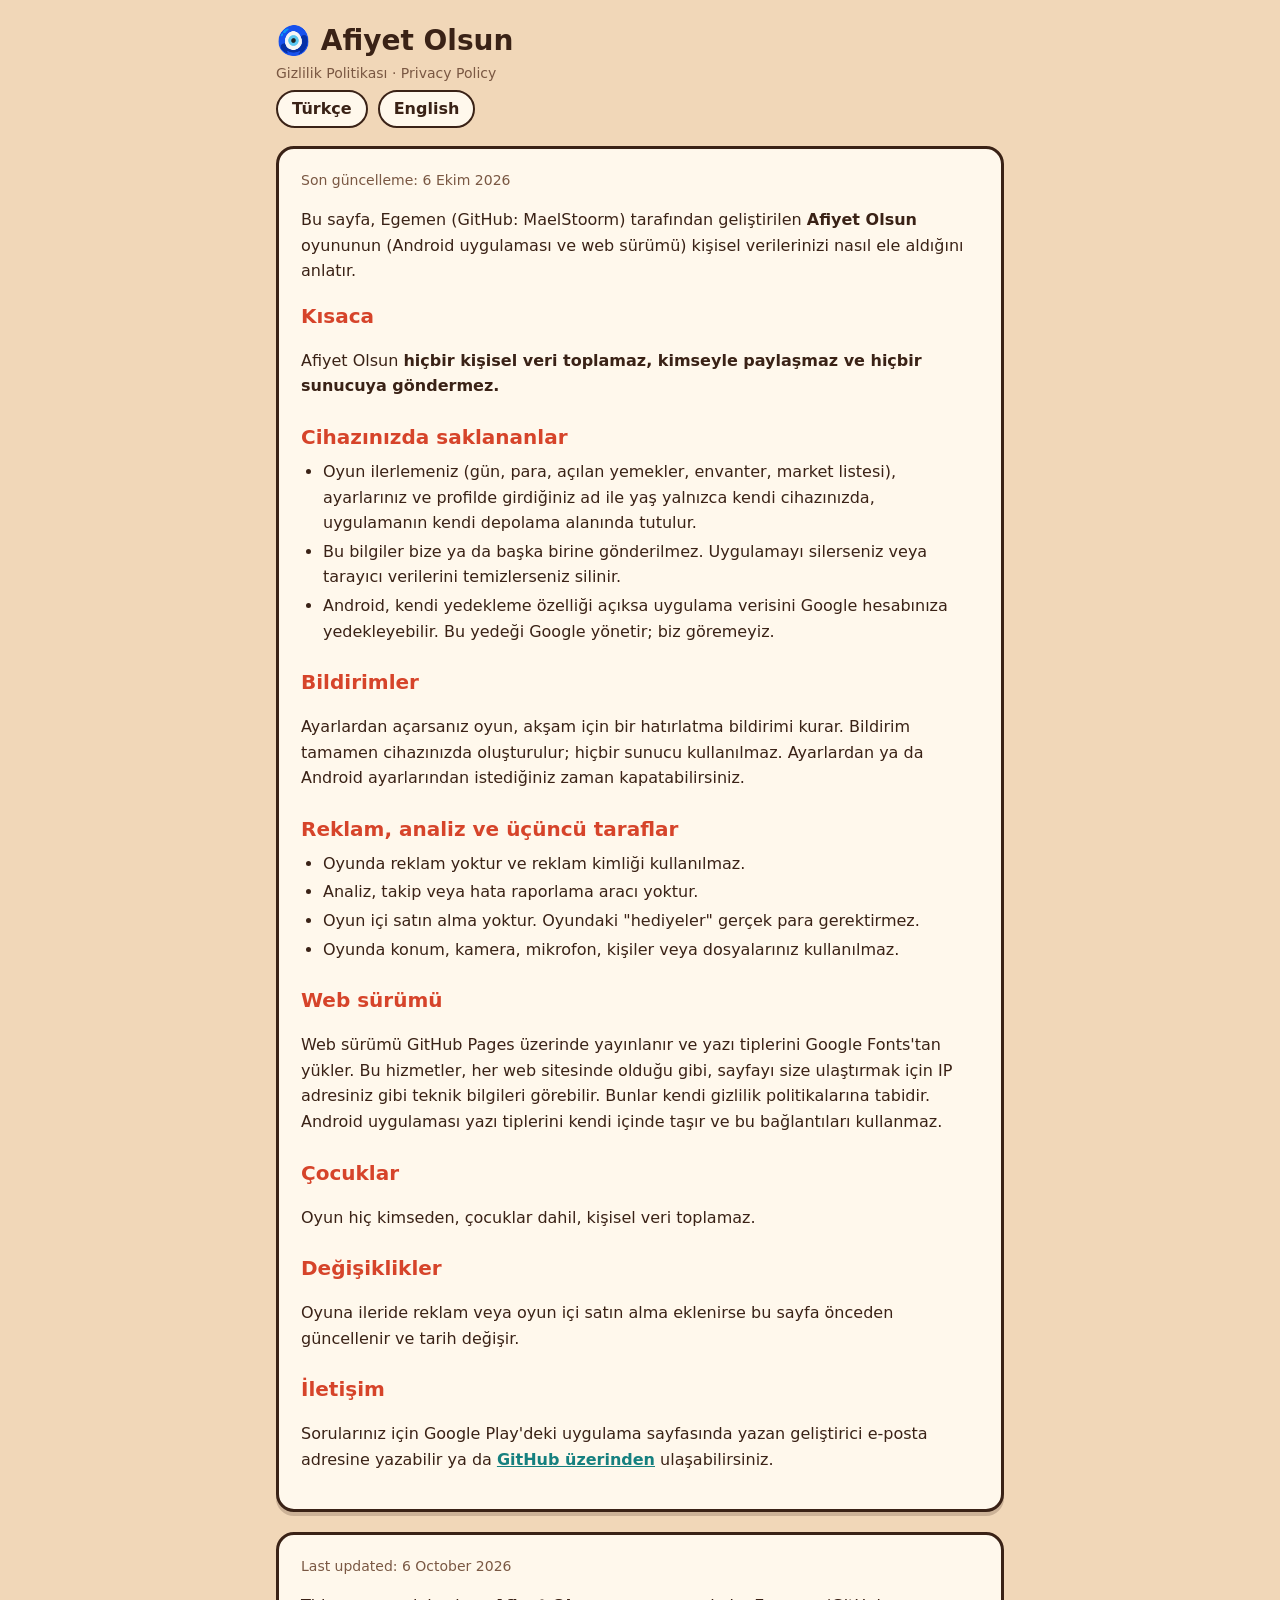
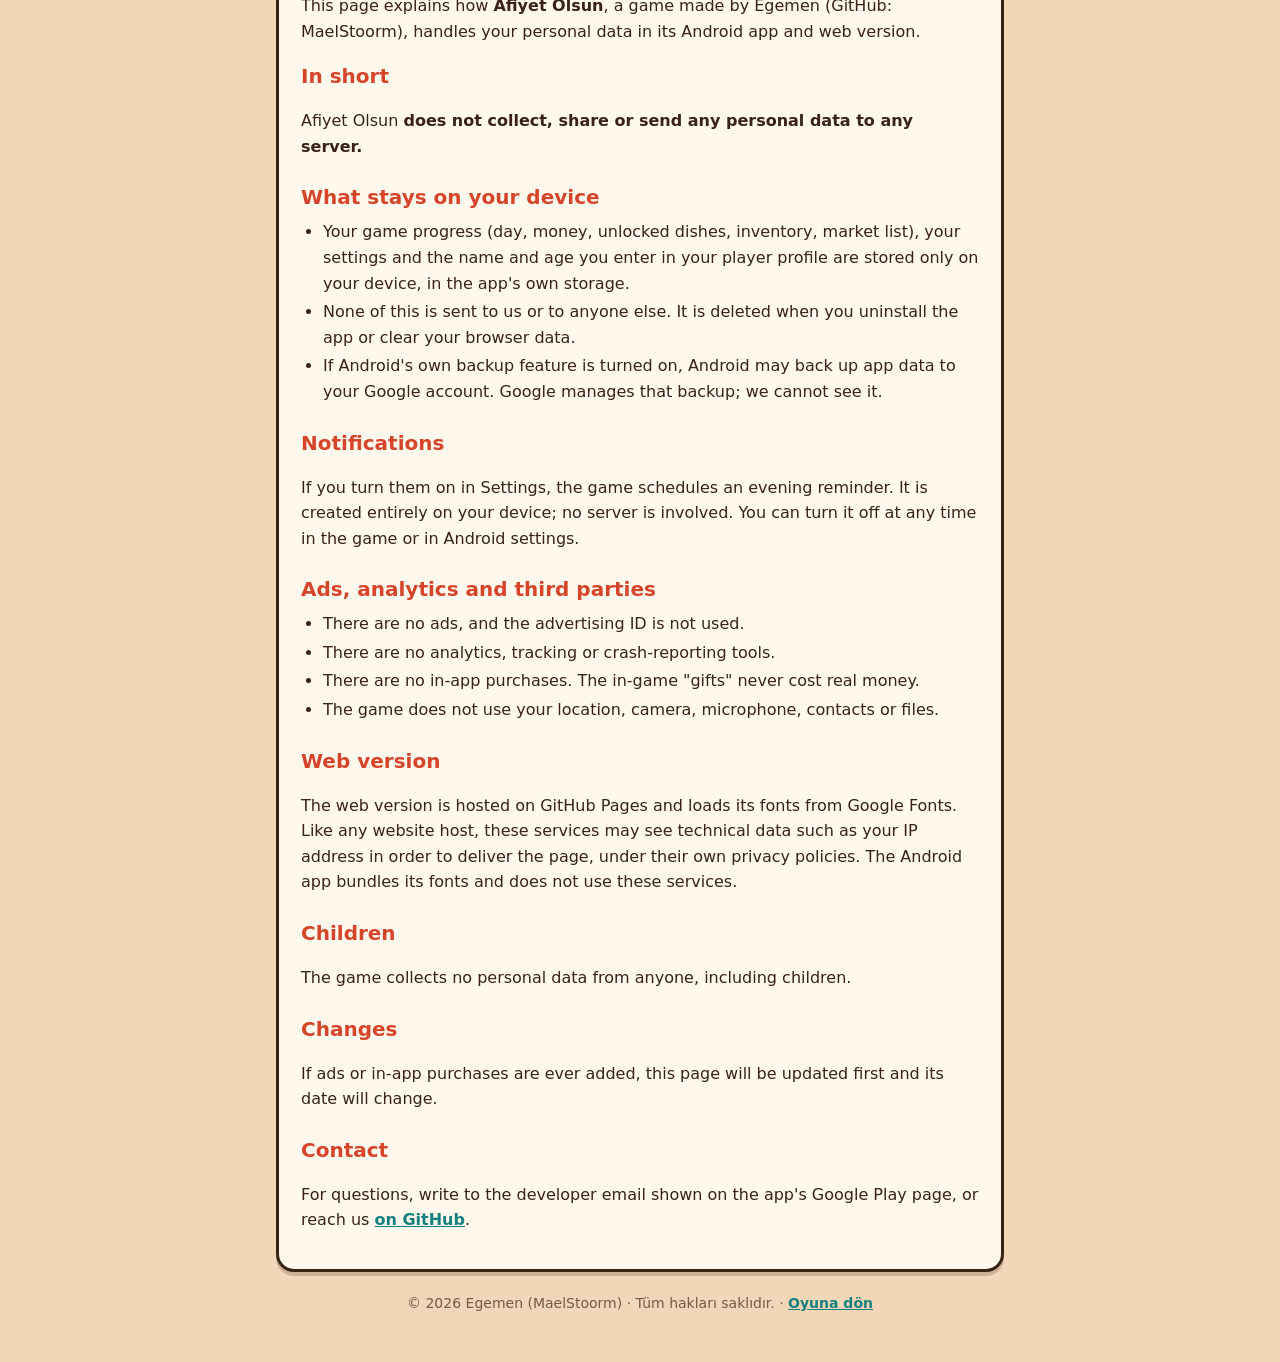
==== gizlilik.html @ 7449876a "Sürüm 1.4.0: Google Play hazırlığı - Hedef Android sürümü 36 (Play'in 2026 kuralı), uyarlanabilir si" ====
<!doctype html>
<html lang="tr">
<head>
<meta charset="utf-8">
<meta name="viewport" content="width=device-width, initial-scale=1">
<title>Afiyet Olsun · Gizlilik Politikası</title>
<meta name="author" content="Egemen (MaelStoorm)">
<meta name="copyright" content="© 2026 Egemen (MaelStoorm). Tüm hakları saklıdır.">
<link rel="icon" href="icon-192.png">
<style>
:root{--bg:#f1d7b8;--paper:#fff8ec;--ink:#3a2216;--ink-soft:#7a5843;--tomato:#d6442a;--cini:#16807f;--line:#e6ceae;color-scheme:light}
*{box-sizing:border-box}
body{margin:0;background:var(--bg);color:var(--ink);font:16px/1.6 "Nunito",system-ui,-apple-system,"Segoe UI",sans-serif}
main{max-width:760px;margin:0 auto;padding:24px 16px 48px}
.card{background:var(--paper);border:3px solid var(--ink);border-radius:18px;padding:20px 22px;margin:0 0 20px;box-shadow:0 4px 0 rgba(58,34,22,.2)}
h1{font-size:28px;line-height:1.2;margin:0 0 4px}
h2{font-size:20px;margin:22px 0 6px;color:var(--tomato)}
h2:first-of-type{margin-top:8px}
.sub{color:var(--ink-soft);margin:0 0 6px;font-size:14px}
ul{padding-left:22px;margin:6px 0}
li{margin:3px 0}
a{color:var(--cini);font-weight:700}
.lang{display:flex;gap:10px;margin:0 0 18px}
.lang a{background:var(--paper);border:2px solid var(--ink);border-radius:99px;padding:4px 14px;text-decoration:none;color:var(--ink)}
footer{color:var(--ink-soft);font-size:14px;text-align:center}
</style>
</head>
<body>
<main>
<header>
  <h1>🧿 Afiyet Olsun</h1>
  <p class="sub">Gizlilik Politikası · Privacy Policy</p>
  <nav class="lang"><a href="#tr">Türkçe</a><a href="#en">English</a></nav>
</header>

<section class="card" id="tr" lang="tr">
  <p class="sub">Son güncelleme: 6 Ekim 2026</p>
  <p>Bu sayfa, Egemen (GitHub: MaelStoorm) tarafından geliştirilen <strong>Afiyet Olsun</strong> oyununun (Android uygulaması ve web sürümü) kişisel verilerinizi nasıl ele aldığını anlatır.</p>

  <h2>Kısaca</h2>
  <p>Afiyet Olsun <strong>hiçbir kişisel veri toplamaz, kimseyle paylaşmaz ve hiçbir sunucuya göndermez.</strong></p>

  <h2>Cihazınızda saklananlar</h2>
  <ul>
    <li>Oyun ilerlemeniz (gün, para, açılan yemekler, envanter, market listesi), ayarlarınız ve profilde girdiğiniz ad ile yaş yalnızca kendi cihazınızda, uygulamanın kendi depolama alanında tutulur.</li>
    <li>Bu bilgiler bize ya da başka birine gönderilmez. Uygulamayı silerseniz veya tarayıcı verilerini temizlerseniz silinir.</li>
    <li>Android, kendi yedekleme özelliği açıksa uygulama verisini Google hesabınıza yedekleyebilir. Bu yedeği Google yönetir; biz göremeyiz.</li>
  </ul>

  <h2>Bildirimler</h2>
  <p>Ayarlardan açarsanız oyun, akşam için bir hatırlatma bildirimi kurar. Bildirim tamamen cihazınızda oluşturulur; hiçbir sunucu kullanılmaz. Ayarlardan ya da Android ayarlarından istediğiniz zaman kapatabilirsiniz.</p>

  <h2>Reklam, analiz ve üçüncü taraflar</h2>
  <ul>
    <li>Oyunda reklam yoktur ve reklam kimliği kullanılmaz.</li>
    <li>Analiz, takip veya hata raporlama aracı yoktur.</li>
    <li>Oyun içi satın alma yoktur. Oyundaki "hediyeler" gerçek para gerektirmez.</li>
    <li>Oyunda konum, kamera, mikrofon, kişiler veya dosyalarınız kullanılmaz.</li>
  </ul>

  <h2>Web sürümü</h2>
  <p>Web sürümü GitHub Pages üzerinde yayınlanır ve yazı tiplerini Google Fonts'tan yükler. Bu hizmetler, her web sitesinde olduğu gibi, sayfayı size ulaştırmak için IP adresiniz gibi teknik bilgileri görebilir. Bunlar kendi gizlilik politikalarına tabidir. Android uygulaması yazı tiplerini kendi içinde taşır ve bu bağlantıları kullanmaz.</p>

  <h2>Çocuklar</h2>
  <p>Oyun hiç kimseden, çocuklar dahil, kişisel veri toplamaz.</p>

  <h2>Değişiklikler</h2>
  <p>Oyuna ileride reklam veya oyun içi satın alma eklenirse bu sayfa önceden güncellenir ve tarih değişir.</p>

  <h2>İletişim</h2>
  <p>Sorularınız için Google Play'deki uygulama sayfasında yazan geliştirici e-posta adresine yazabilir ya da <a href="https://github.com/MaelStoorm/afiyet-olsun/issues">GitHub üzerinden</a> ulaşabilirsiniz.</p>
</section>

<section class="card" id="en" lang="en">
  <p class="sub">Last updated: 6 October 2026</p>
  <p>This page explains how <strong>Afiyet Olsun</strong>, a game made by Egemen (GitHub: MaelStoorm), handles your personal data in its Android app and web version.</p>

  <h2>In short</h2>
  <p>Afiyet Olsun <strong>does not collect, share or send any personal data to any server.</strong></p>

  <h2>What stays on your device</h2>
  <ul>
    <li>Your game progress (day, money, unlocked dishes, inventory, market list), your settings and the name and age you enter in your player profile are stored only on your device, in the app's own storage.</li>
    <li>None of this is sent to us or to anyone else. It is deleted when you uninstall the app or clear your browser data.</li>
    <li>If Android's own backup feature is turned on, Android may back up app data to your Google account. Google manages that backup; we cannot see it.</li>
  </ul>

  <h2>Notifications</h2>
  <p>If you turn them on in Settings, the game schedules an evening reminder. It is created entirely on your device; no server is involved. You can turn it off at any time in the game or in Android settings.</p>

  <h2>Ads, analytics and third parties</h2>
  <ul>
    <li>There are no ads, and the advertising ID is not used.</li>
    <li>There are no analytics, tracking or crash-reporting tools.</li>
    <li>There are no in-app purchases. The in-game "gifts" never cost real money.</li>
    <li>The game does not use your location, camera, microphone, contacts or files.</li>
  </ul>

  <h2>Web version</h2>
  <p>The web version is hosted on GitHub Pages and loads its fonts from Google Fonts. Like any website host, these services may see technical data such as your IP address in order to deliver the page, under their own privacy policies. The Android app bundles its fonts and does not use these services.</p>

  <h2>Children</h2>
  <p>The game collects no personal data from anyone, including children.</p>

  <h2>Changes</h2>
  <p>If ads or in-app purchases are ever added, this page will be updated first and its date will change.</p>

  <h2>Contact</h2>
  <p>For questions, write to the developer email shown on the app's Google Play page, or reach us <a href="https://github.com/MaelStoorm/afiyet-olsun/issues">on GitHub</a>.</p>
</section>

<footer>© 2026 Egemen (MaelStoorm) · Tüm hakları saklıdır. · <a href="./">Oyuna dön</a></footer>
</main>
</body>
</html>
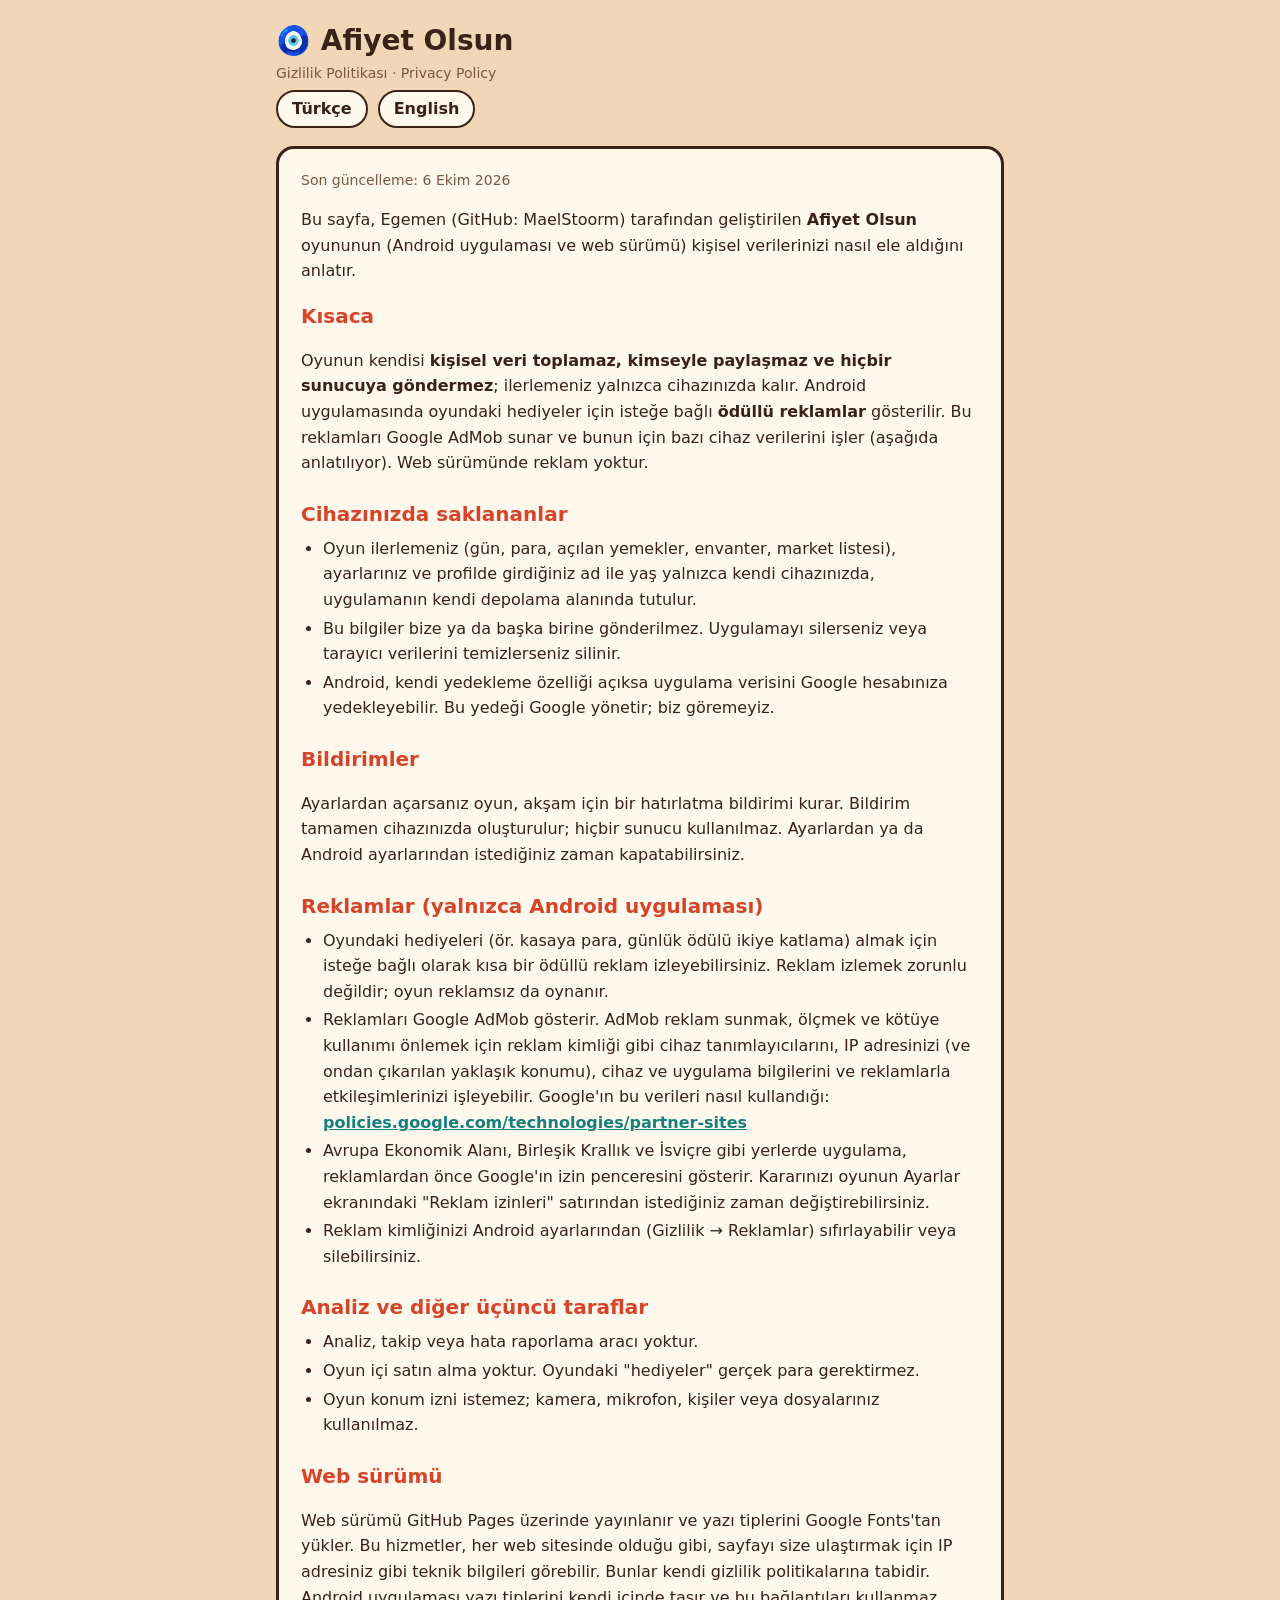
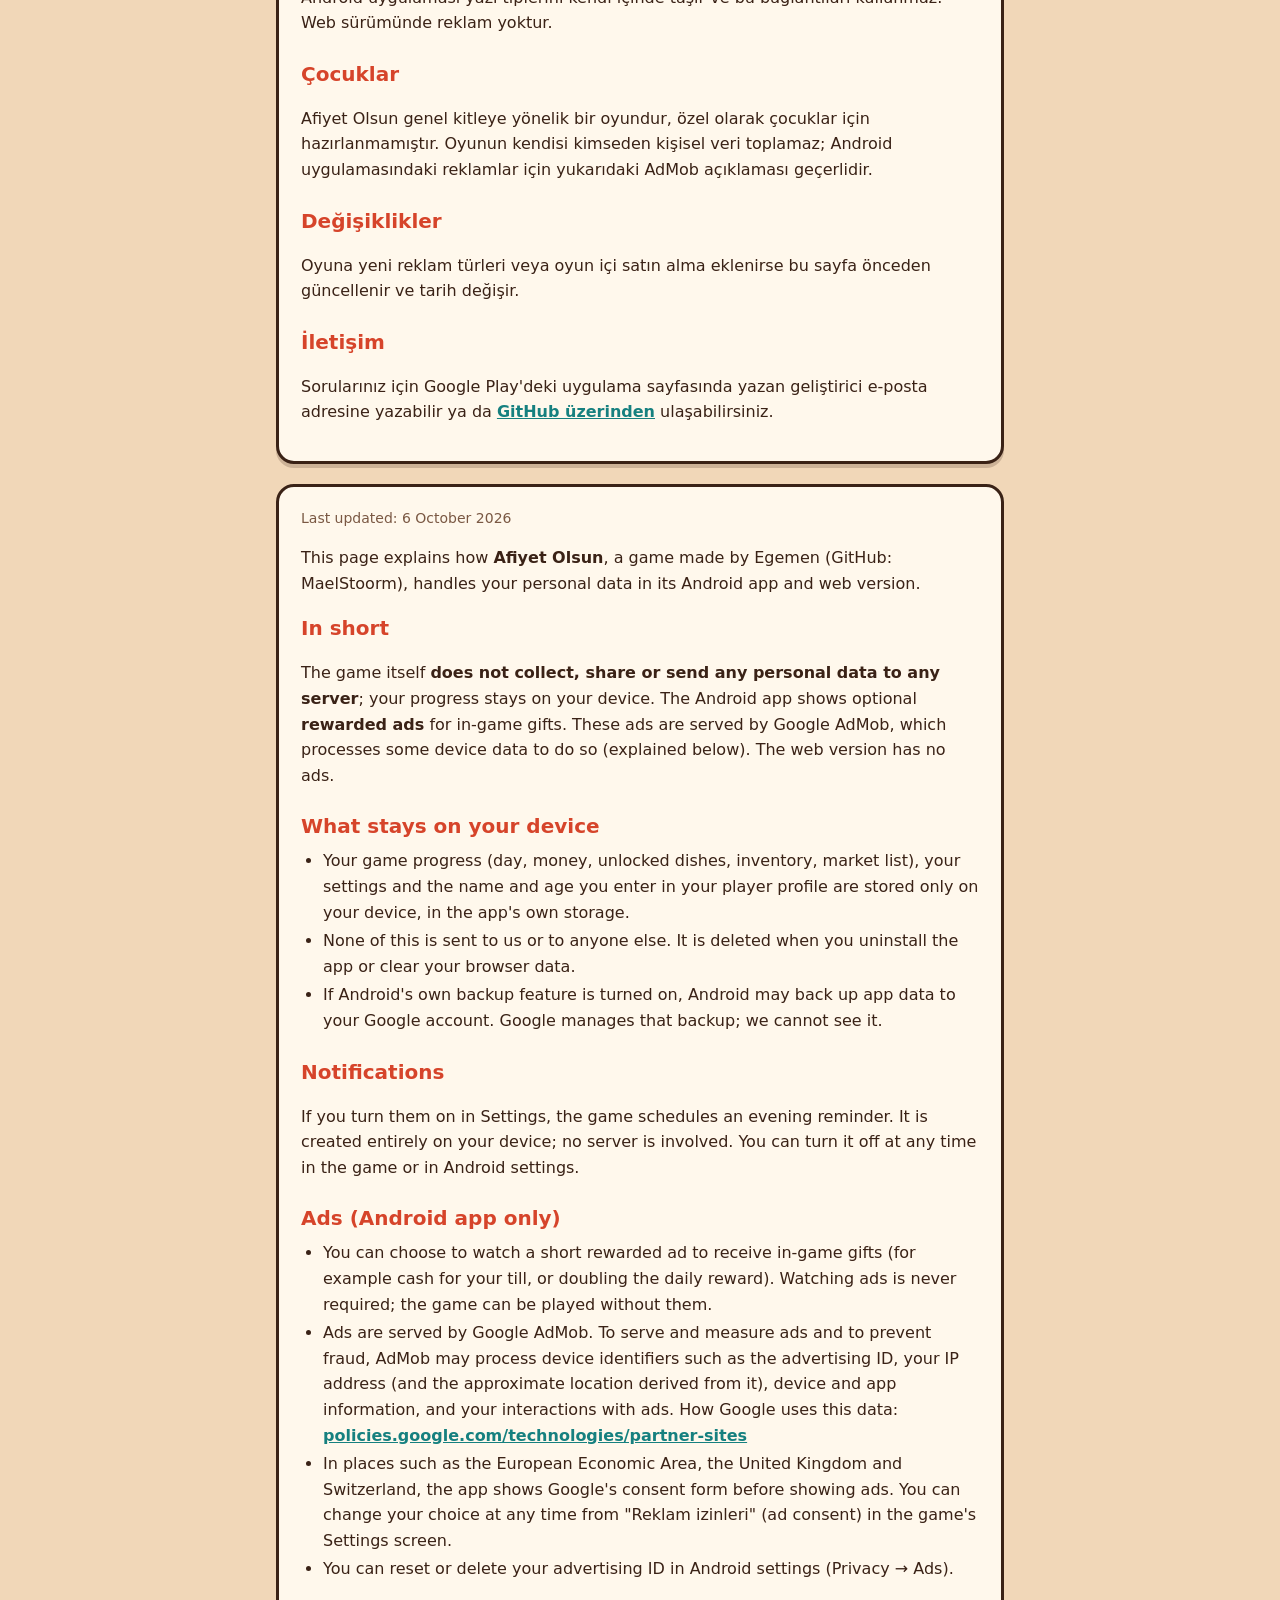
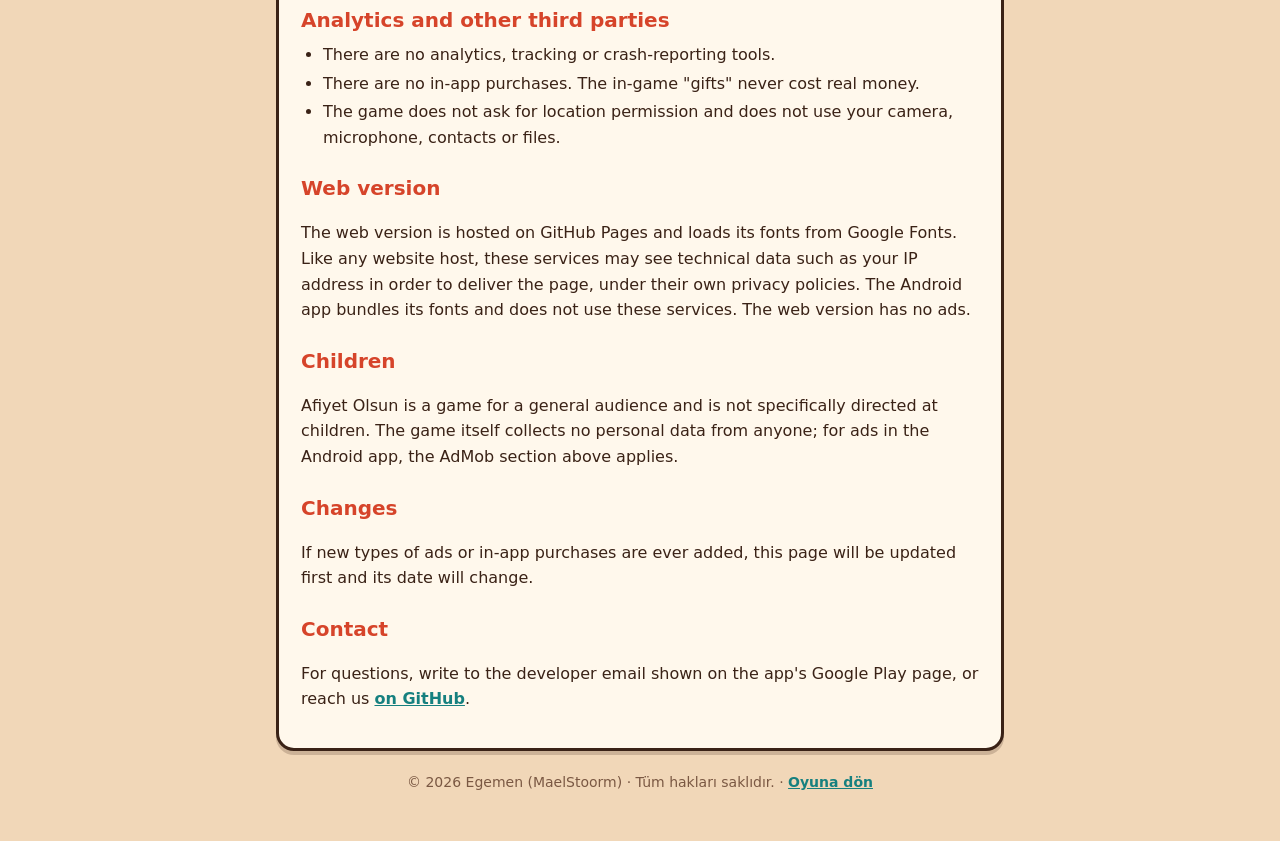
==== commit 60b2f918: "Sürüm 1.5.0: Gradle projesi, ödüllü reklamlar ve otomatik AAB derlemesi - android/ klasörü Gradle pr" ====
--- a/gizlilik.html
+++ b/gizlilik.html
@@ -38,7 +38,7 @@
   <p>Bu sayfa, Egemen (GitHub: MaelStoorm) tarafından geliştirilen <strong>Afiyet Olsun</strong> oyununun (Android uygulaması ve web sürümü) kişisel verilerinizi nasıl ele aldığını anlatır.</p>
 
   <h2>Kısaca</h2>
-  <p>Afiyet Olsun <strong>hiçbir kişisel veri toplamaz, kimseyle paylaşmaz ve hiçbir sunucuya göndermez.</strong></p>
+  <p>Oyunun kendisi <strong>kişisel veri toplamaz, kimseyle paylaşmaz ve hiçbir sunucuya göndermez</strong>; ilerlemeniz yalnızca cihazınızda kalır. Android uygulamasında oyundaki hediyeler için isteğe bağlı <strong>ödüllü reklamlar</strong> gösterilir. Bu reklamları Google AdMob sunar ve bunun için bazı cihaz verilerini işler (aşağıda anlatılıyor). Web sürümünde reklam yoktur.</p>
 
   <h2>Cihazınızda saklananlar</h2>
   <ul>
@@ -50,22 +50,29 @@
   <h2>Bildirimler</h2>
   <p>Ayarlardan açarsanız oyun, akşam için bir hatırlatma bildirimi kurar. Bildirim tamamen cihazınızda oluşturulur; hiçbir sunucu kullanılmaz. Ayarlardan ya da Android ayarlarından istediğiniz zaman kapatabilirsiniz.</p>
 
-  <h2>Reklam, analiz ve üçüncü taraflar</h2>
+  <h2>Reklamlar (yalnızca Android uygulaması)</h2>
   <ul>
-    <li>Oyunda reklam yoktur ve reklam kimliği kullanılmaz.</li>
+    <li>Oyundaki hediyeleri (ör. kasaya para, günlük ödülü ikiye katlama) almak için isteğe bağlı olarak kısa bir ödüllü reklam izleyebilirsiniz. Reklam izlemek zorunlu değildir; oyun reklamsız da oynanır.</li>
+    <li>Reklamları Google AdMob gösterir. AdMob reklam sunmak, ölçmek ve kötüye kullanımı önlemek için reklam kimliği gibi cihaz tanımlayıcılarını, IP adresinizi (ve ondan çıkarılan yaklaşık konumu), cihaz ve uygulama bilgilerini ve reklamlarla etkileşimlerinizi işleyebilir. Google'ın bu verileri nasıl kullandığı: <a href="https://policies.google.com/technologies/partner-sites">policies.google.com/technologies/partner-sites</a></li>
+    <li>Avrupa Ekonomik Alanı, Birleşik Krallık ve İsviçre gibi yerlerde uygulama, reklamlardan önce Google'ın izin penceresini gösterir. Kararınızı oyunun Ayarlar ekranındaki "Reklam izinleri" satırından istediğiniz zaman değiştirebilirsiniz.</li>
+    <li>Reklam kimliğinizi Android ayarlarından (Gizlilik → Reklamlar) sıfırlayabilir veya silebilirsiniz.</li>
+  </ul>
+
+  <h2>Analiz ve diğer üçüncü taraflar</h2>
+  <ul>
     <li>Analiz, takip veya hata raporlama aracı yoktur.</li>
     <li>Oyun içi satın alma yoktur. Oyundaki "hediyeler" gerçek para gerektirmez.</li>
-    <li>Oyunda konum, kamera, mikrofon, kişiler veya dosyalarınız kullanılmaz.</li>
+    <li>Oyun konum izni istemez; kamera, mikrofon, kişiler veya dosyalarınız kullanılmaz.</li>
   </ul>
 
   <h2>Web sürümü</h2>
-  <p>Web sürümü GitHub Pages üzerinde yayınlanır ve yazı tiplerini Google Fonts'tan yükler. Bu hizmetler, her web sitesinde olduğu gibi, sayfayı size ulaştırmak için IP adresiniz gibi teknik bilgileri görebilir. Bunlar kendi gizlilik politikalarına tabidir. Android uygulaması yazı tiplerini kendi içinde taşır ve bu bağlantıları kullanmaz.</p>
+  <p>Web sürümü GitHub Pages üzerinde yayınlanır ve yazı tiplerini Google Fonts'tan yükler. Bu hizmetler, her web sitesinde olduğu gibi, sayfayı size ulaştırmak için IP adresiniz gibi teknik bilgileri görebilir. Bunlar kendi gizlilik politikalarına tabidir. Android uygulaması yazı tiplerini kendi içinde taşır ve bu bağlantıları kullanmaz. Web sürümünde reklam yoktur.</p>
 
   <h2>Çocuklar</h2>
-  <p>Oyun hiç kimseden, çocuklar dahil, kişisel veri toplamaz.</p>
+  <p>Afiyet Olsun genel kitleye yönelik bir oyundur, özel olarak çocuklar için hazırlanmamıştır. Oyunun kendisi kimseden kişisel veri toplamaz; Android uygulamasındaki reklamlar için yukarıdaki AdMob açıklaması geçerlidir.</p>
 
   <h2>Değişiklikler</h2>
-  <p>Oyuna ileride reklam veya oyun içi satın alma eklenirse bu sayfa önceden güncellenir ve tarih değişir.</p>
+  <p>Oyuna yeni reklam türleri veya oyun içi satın alma eklenirse bu sayfa önceden güncellenir ve tarih değişir.</p>
 
   <h2>İletişim</h2>
   <p>Sorularınız için Google Play'deki uygulama sayfasında yazan geliştirici e-posta adresine yazabilir ya da <a href="https://github.com/MaelStoorm/afiyet-olsun/issues">GitHub üzerinden</a> ulaşabilirsiniz.</p>
@@ -76,7 +83,7 @@
   <p>This page explains how <strong>Afiyet Olsun</strong>, a game made by Egemen (GitHub: MaelStoorm), handles your personal data in its Android app and web version.</p>
 
   <h2>In short</h2>
-  <p>Afiyet Olsun <strong>does not collect, share or send any personal data to any server.</strong></p>
+  <p>The game itself <strong>does not collect, share or send any personal data to any server</strong>; your progress stays on your device. The Android app shows optional <strong>rewarded ads</strong> for in-game gifts. These ads are served by Google AdMob, which processes some device data to do so (explained below). The web version has no ads.</p>
 
   <h2>What stays on your device</h2>
   <ul>
@@ -88,22 +95,29 @@
   <h2>Notifications</h2>
   <p>If you turn them on in Settings, the game schedules an evening reminder. It is created entirely on your device; no server is involved. You can turn it off at any time in the game or in Android settings.</p>
 
-  <h2>Ads, analytics and third parties</h2>
+  <h2>Ads (Android app only)</h2>
   <ul>
-    <li>There are no ads, and the advertising ID is not used.</li>
+    <li>You can choose to watch a short rewarded ad to receive in-game gifts (for example cash for your till, or doubling the daily reward). Watching ads is never required; the game can be played without them.</li>
+    <li>Ads are served by Google AdMob. To serve and measure ads and to prevent fraud, AdMob may process device identifiers such as the advertising ID, your IP address (and the approximate location derived from it), device and app information, and your interactions with ads. How Google uses this data: <a href="https://policies.google.com/technologies/partner-sites">policies.google.com/technologies/partner-sites</a></li>
+    <li>In places such as the European Economic Area, the United Kingdom and Switzerland, the app shows Google's consent form before showing ads. You can change your choice at any time from "Reklam izinleri" (ad consent) in the game's Settings screen.</li>
+    <li>You can reset or delete your advertising ID in Android settings (Privacy → Ads).</li>
+  </ul>
+
+  <h2>Analytics and other third parties</h2>
+  <ul>
     <li>There are no analytics, tracking or crash-reporting tools.</li>
     <li>There are no in-app purchases. The in-game "gifts" never cost real money.</li>
-    <li>The game does not use your location, camera, microphone, contacts or files.</li>
+    <li>The game does not ask for location permission and does not use your camera, microphone, contacts or files.</li>
   </ul>
 
   <h2>Web version</h2>
-  <p>The web version is hosted on GitHub Pages and loads its fonts from Google Fonts. Like any website host, these services may see technical data such as your IP address in order to deliver the page, under their own privacy policies. The Android app bundles its fonts and does not use these services.</p>
+  <p>The web version is hosted on GitHub Pages and loads its fonts from Google Fonts. Like any website host, these services may see technical data such as your IP address in order to deliver the page, under their own privacy policies. The Android app bundles its fonts and does not use these services. The web version has no ads.</p>
 
   <h2>Children</h2>
-  <p>The game collects no personal data from anyone, including children.</p>
+  <p>Afiyet Olsun is a game for a general audience and is not specifically directed at children. The game itself collects no personal data from anyone; for ads in the Android app, the AdMob section above applies.</p>
 
   <h2>Changes</h2>
-  <p>If ads or in-app purchases are ever added, this page will be updated first and its date will change.</p>
+  <p>If new types of ads or in-app purchases are ever added, this page will be updated first and its date will change.</p>
 
   <h2>Contact</h2>
   <p>For questions, write to the developer email shown on the app's Google Play page, or reach us <a href="https://github.com/MaelStoorm/afiyet-olsun/issues">on GitHub</a>.</p>
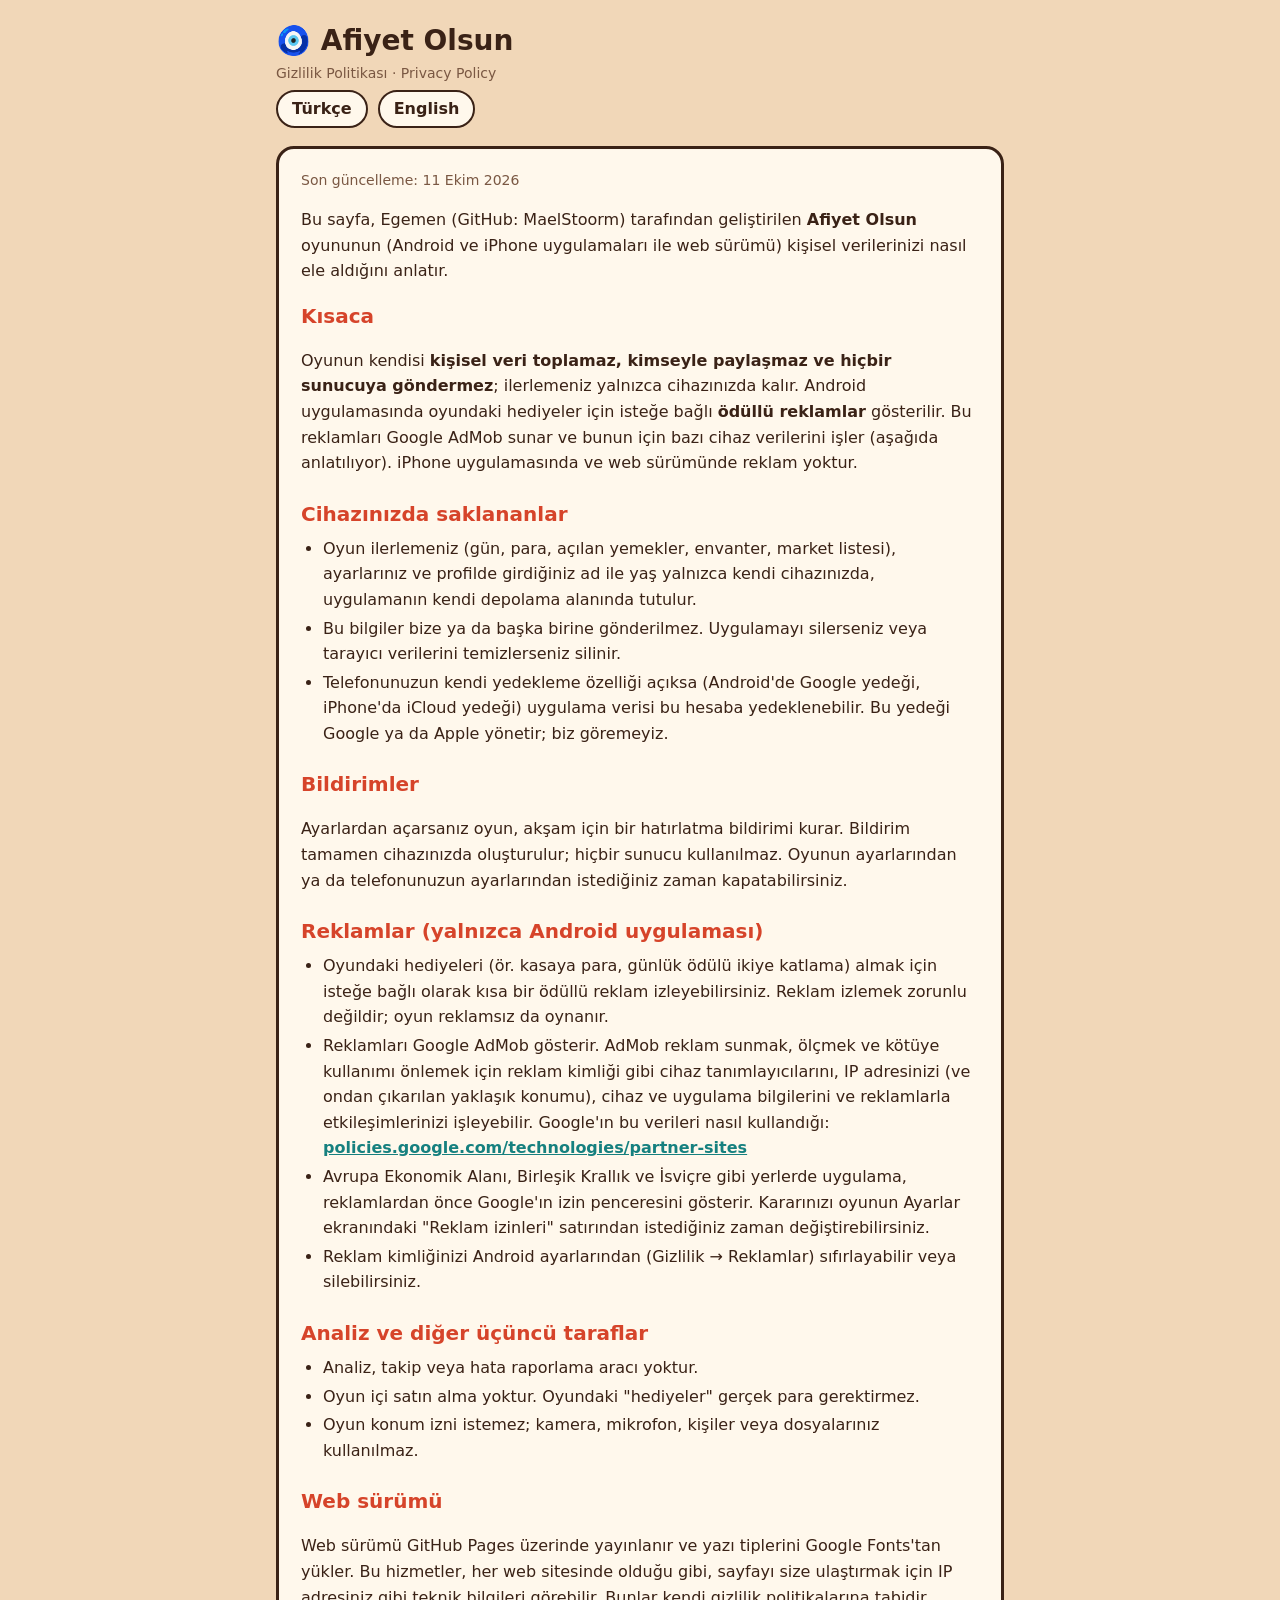
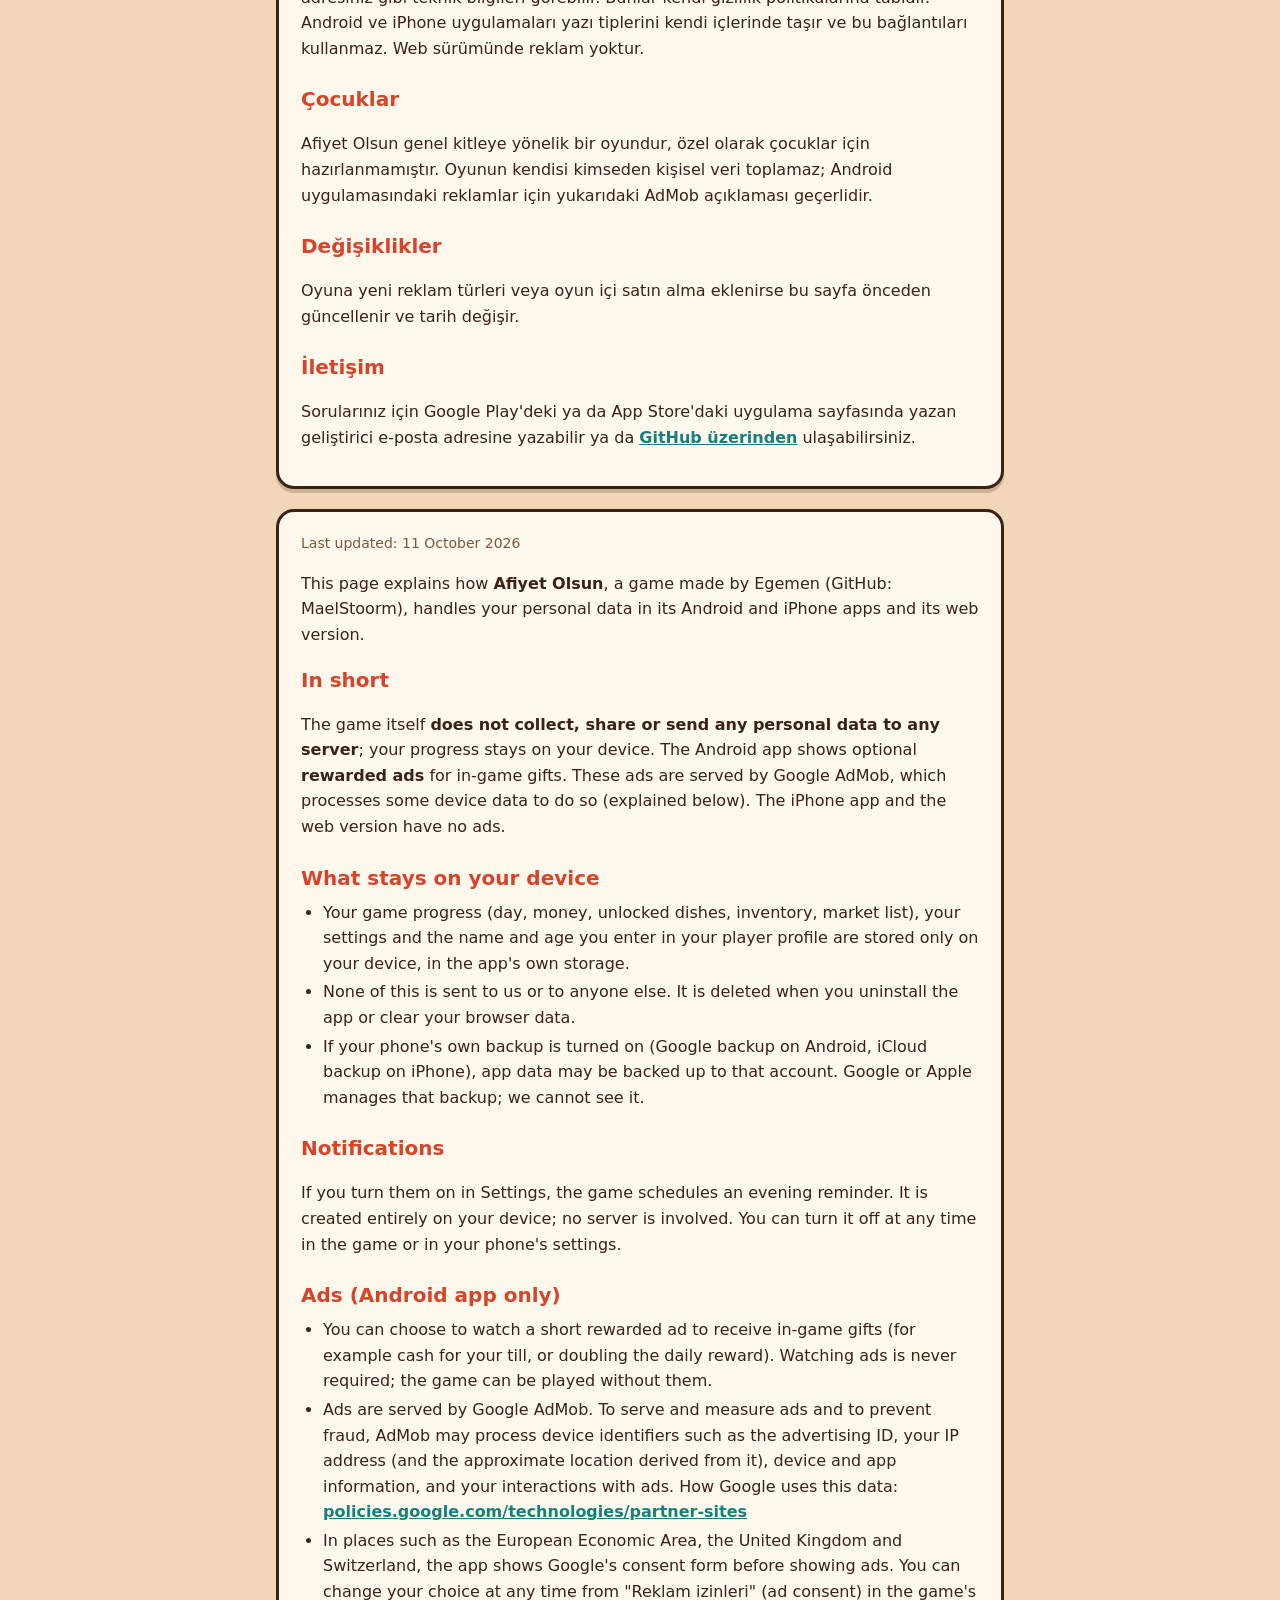
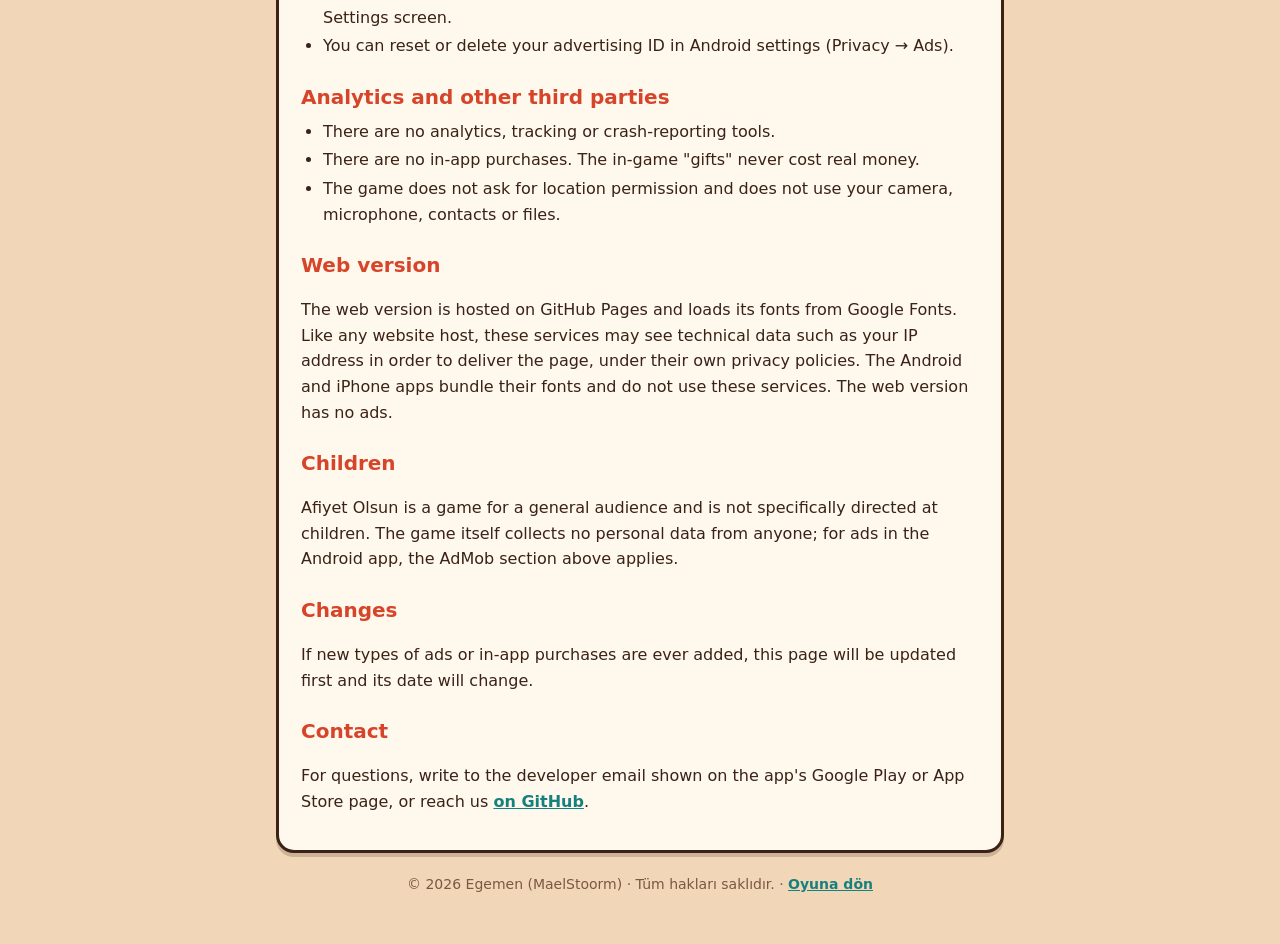
==== commit cec2bd62: "Gizlilik sayfası iPhone uygulamasını da anlatıyor TestFlight harici testi ve App Store için: iPhone " ====
--- a/gizlilik.html
+++ b/gizlilik.html
@@ -34,21 +34,21 @@
 </header>
 
 <section class="card" id="tr" lang="tr">
-  <p class="sub">Son güncelleme: 6 Ekim 2026</p>
-  <p>Bu sayfa, Egemen (GitHub: MaelStoorm) tarafından geliştirilen <strong>Afiyet Olsun</strong> oyununun (Android uygulaması ve web sürümü) kişisel verilerinizi nasıl ele aldığını anlatır.</p>
+  <p class="sub">Son güncelleme: 11 Ekim 2026</p>
+  <p>Bu sayfa, Egemen (GitHub: MaelStoorm) tarafından geliştirilen <strong>Afiyet Olsun</strong> oyununun (Android ve iPhone uygulamaları ile web sürümü) kişisel verilerinizi nasıl ele aldığını anlatır.</p>
 
   <h2>Kısaca</h2>
-  <p>Oyunun kendisi <strong>kişisel veri toplamaz, kimseyle paylaşmaz ve hiçbir sunucuya göndermez</strong>; ilerlemeniz yalnızca cihazınızda kalır. Android uygulamasında oyundaki hediyeler için isteğe bağlı <strong>ödüllü reklamlar</strong> gösterilir. Bu reklamları Google AdMob sunar ve bunun için bazı cihaz verilerini işler (aşağıda anlatılıyor). Web sürümünde reklam yoktur.</p>
+  <p>Oyunun kendisi <strong>kişisel veri toplamaz, kimseyle paylaşmaz ve hiçbir sunucuya göndermez</strong>; ilerlemeniz yalnızca cihazınızda kalır. Android uygulamasında oyundaki hediyeler için isteğe bağlı <strong>ödüllü reklamlar</strong> gösterilir. Bu reklamları Google AdMob sunar ve bunun için bazı cihaz verilerini işler (aşağıda anlatılıyor). iPhone uygulamasında ve web sürümünde reklam yoktur.</p>
 
   <h2>Cihazınızda saklananlar</h2>
   <ul>
     <li>Oyun ilerlemeniz (gün, para, açılan yemekler, envanter, market listesi), ayarlarınız ve profilde girdiğiniz ad ile yaş yalnızca kendi cihazınızda, uygulamanın kendi depolama alanında tutulur.</li>
     <li>Bu bilgiler bize ya da başka birine gönderilmez. Uygulamayı silerseniz veya tarayıcı verilerini temizlerseniz silinir.</li>
-    <li>Android, kendi yedekleme özelliği açıksa uygulama verisini Google hesabınıza yedekleyebilir. Bu yedeği Google yönetir; biz göremeyiz.</li>
+    <li>Telefonunuzun kendi yedekleme özelliği açıksa (Android'de Google yedeği, iPhone'da iCloud yedeği) uygulama verisi bu hesaba yedeklenebilir. Bu yedeği Google ya da Apple yönetir; biz göremeyiz.</li>
   </ul>
 
   <h2>Bildirimler</h2>
-  <p>Ayarlardan açarsanız oyun, akşam için bir hatırlatma bildirimi kurar. Bildirim tamamen cihazınızda oluşturulur; hiçbir sunucu kullanılmaz. Ayarlardan ya da Android ayarlarından istediğiniz zaman kapatabilirsiniz.</p>
+  <p>Ayarlardan açarsanız oyun, akşam için bir hatırlatma bildirimi kurar. Bildirim tamamen cihazınızda oluşturulur; hiçbir sunucu kullanılmaz. Oyunun ayarlarından ya da telefonunuzun ayarlarından istediğiniz zaman kapatabilirsiniz.</p>
 
   <h2>Reklamlar (yalnızca Android uygulaması)</h2>
   <ul>
@@ -66,7 +66,7 @@
   </ul>
 
   <h2>Web sürümü</h2>
-  <p>Web sürümü GitHub Pages üzerinde yayınlanır ve yazı tiplerini Google Fonts'tan yükler. Bu hizmetler, her web sitesinde olduğu gibi, sayfayı size ulaştırmak için IP adresiniz gibi teknik bilgileri görebilir. Bunlar kendi gizlilik politikalarına tabidir. Android uygulaması yazı tiplerini kendi içinde taşır ve bu bağlantıları kullanmaz. Web sürümünde reklam yoktur.</p>
+  <p>Web sürümü GitHub Pages üzerinde yayınlanır ve yazı tiplerini Google Fonts'tan yükler. Bu hizmetler, her web sitesinde olduğu gibi, sayfayı size ulaştırmak için IP adresiniz gibi teknik bilgileri görebilir. Bunlar kendi gizlilik politikalarına tabidir. Android ve iPhone uygulamaları yazı tiplerini kendi içlerinde taşır ve bu bağlantıları kullanmaz. Web sürümünde reklam yoktur.</p>
 
   <h2>Çocuklar</h2>
   <p>Afiyet Olsun genel kitleye yönelik bir oyundur, özel olarak çocuklar için hazırlanmamıştır. Oyunun kendisi kimseden kişisel veri toplamaz; Android uygulamasındaki reklamlar için yukarıdaki AdMob açıklaması geçerlidir.</p>
@@ -75,25 +75,25 @@
   <p>Oyuna yeni reklam türleri veya oyun içi satın alma eklenirse bu sayfa önceden güncellenir ve tarih değişir.</p>
 
   <h2>İletişim</h2>
-  <p>Sorularınız için Google Play'deki uygulama sayfasında yazan geliştirici e-posta adresine yazabilir ya da <a href="https://github.com/MaelStoorm/afiyet-olsun/issues">GitHub üzerinden</a> ulaşabilirsiniz.</p>
+  <p>Sorularınız için Google Play'deki ya da App Store'daki uygulama sayfasında yazan geliştirici e-posta adresine yazabilir ya da <a href="https://github.com/MaelStoorm/afiyet-olsun/issues">GitHub üzerinden</a> ulaşabilirsiniz.</p>
 </section>
 
 <section class="card" id="en" lang="en">
-  <p class="sub">Last updated: 6 October 2026</p>
-  <p>This page explains how <strong>Afiyet Olsun</strong>, a game made by Egemen (GitHub: MaelStoorm), handles your personal data in its Android app and web version.</p>
+  <p class="sub">Last updated: 11 October 2026</p>
+  <p>This page explains how <strong>Afiyet Olsun</strong>, a game made by Egemen (GitHub: MaelStoorm), handles your personal data in its Android and iPhone apps and its web version.</p>
 
   <h2>In short</h2>
-  <p>The game itself <strong>does not collect, share or send any personal data to any server</strong>; your progress stays on your device. The Android app shows optional <strong>rewarded ads</strong> for in-game gifts. These ads are served by Google AdMob, which processes some device data to do so (explained below). The web version has no ads.</p>
+  <p>The game itself <strong>does not collect, share or send any personal data to any server</strong>; your progress stays on your device. The Android app shows optional <strong>rewarded ads</strong> for in-game gifts. These ads are served by Google AdMob, which processes some device data to do so (explained below). The iPhone app and the web version have no ads.</p>
 
   <h2>What stays on your device</h2>
   <ul>
     <li>Your game progress (day, money, unlocked dishes, inventory, market list), your settings and the name and age you enter in your player profile are stored only on your device, in the app's own storage.</li>
     <li>None of this is sent to us or to anyone else. It is deleted when you uninstall the app or clear your browser data.</li>
-    <li>If Android's own backup feature is turned on, Android may back up app data to your Google account. Google manages that backup; we cannot see it.</li>
+    <li>If your phone's own backup is turned on (Google backup on Android, iCloud backup on iPhone), app data may be backed up to that account. Google or Apple manages that backup; we cannot see it.</li>
   </ul>
 
   <h2>Notifications</h2>
-  <p>If you turn them on in Settings, the game schedules an evening reminder. It is created entirely on your device; no server is involved. You can turn it off at any time in the game or in Android settings.</p>
+  <p>If you turn them on in Settings, the game schedules an evening reminder. It is created entirely on your device; no server is involved. You can turn it off at any time in the game or in your phone's settings.</p>
 
   <h2>Ads (Android app only)</h2>
   <ul>
@@ -111,7 +111,7 @@
   </ul>
 
   <h2>Web version</h2>
-  <p>The web version is hosted on GitHub Pages and loads its fonts from Google Fonts. Like any website host, these services may see technical data such as your IP address in order to deliver the page, under their own privacy policies. The Android app bundles its fonts and does not use these services. The web version has no ads.</p>
+  <p>The web version is hosted on GitHub Pages and loads its fonts from Google Fonts. Like any website host, these services may see technical data such as your IP address in order to deliver the page, under their own privacy policies. The Android and iPhone apps bundle their fonts and do not use these services. The web version has no ads.</p>
 
   <h2>Children</h2>
   <p>Afiyet Olsun is a game for a general audience and is not specifically directed at children. The game itself collects no personal data from anyone; for ads in the Android app, the AdMob section above applies.</p>
@@ -120,7 +120,7 @@
   <p>If new types of ads or in-app purchases are ever added, this page will be updated first and its date will change.</p>
 
   <h2>Contact</h2>
-  <p>For questions, write to the developer email shown on the app's Google Play page, or reach us <a href="https://github.com/MaelStoorm/afiyet-olsun/issues">on GitHub</a>.</p>
+  <p>For questions, write to the developer email shown on the app's Google Play or App Store page, or reach us <a href="https://github.com/MaelStoorm/afiyet-olsun/issues">on GitHub</a>.</p>
 </section>
 
 <footer>© 2026 Egemen (MaelStoorm) · Tüm hakları saklıdır. · <a href="./">Oyuna dön</a></footer>
